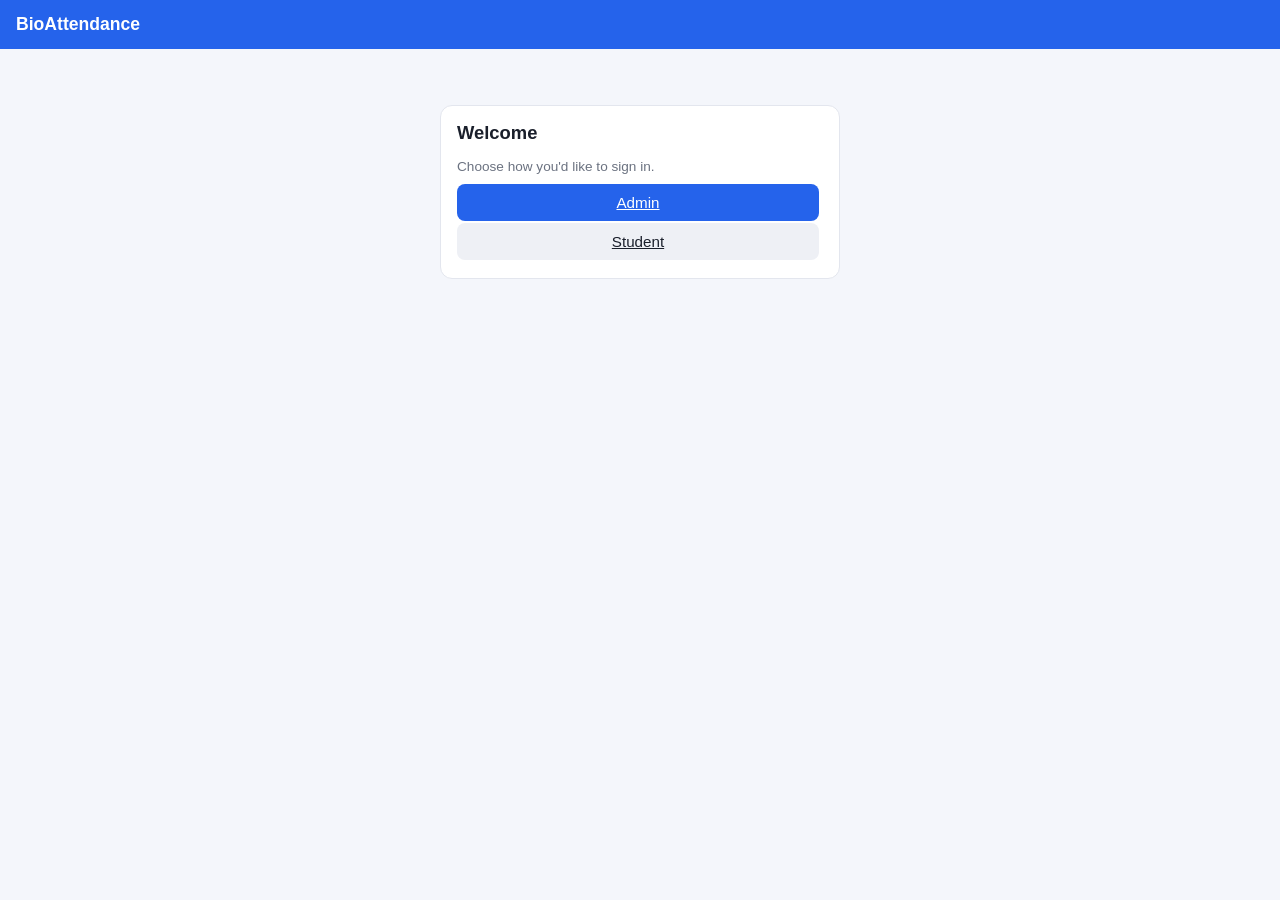
==== webapp/public/index.html @ 6c5efb47 "Add a Firebase-hosted admin/student web app with remote session and enrollment control Admins can vi" ====
<!doctype html>
<html lang="en">
<head>
<meta charset="utf-8">
<meta name="viewport" content="width=device-width, initial-scale=1, viewport-fit=cover">
<title>BioAttendance</title>
<link rel="manifest" href="manifest.json">
<link rel="icon" href="icon.svg" type="image/svg+xml">
<meta name="theme-color" content="#2563eb">
<link rel="stylesheet" href="style.css">
</head>
<body>
<header class="topbar"><h1>BioAttendance</h1></header>
<div class="page">
  <div class="card center-card">
    <h2>Welcome</h2>
    <p class="hint">Choose how you'd like to sign in.</p>
    <a class="btn btn-primary" style="display:block;text-align:center;" href="admin.html">Admin</a>
    <a class="btn btn-secondary" style="display:block;text-align:center;" href="student.html">Student</a>
  </div>
</div>
</body>
</html>
---- webapp/public/style.css ----
:root {
  --bg: #f4f6fb;
  --card: #ffffff;
  --text: #1a1f2b;
  --muted: #6b7280;
  --border: #e3e6ee;
  --primary: #2563eb;
  --primary-dark: #1d4ed8;
  --danger: #dc2626;
  --success: #16a34a;
  --warn: #d97706;
}

* { box-sizing: border-box; }

body {
  margin: 0;
  font-family: -apple-system, BlinkMacSystemFont, "Segoe UI", Roboto, sans-serif;
  background: var(--bg);
  color: var(--text);
}

.page {
  max-width: 720px;
  margin: 0 auto;
  padding: 16px;
}

header.topbar {
  display: flex;
  align-items: center;
  justify-content: space-between;
  padding: 14px 16px;
  background: var(--primary);
  color: white;
}

header.topbar h1 { font-size: 1.1rem; margin: 0; }

.card {
  background: var(--card);
  border: 1px solid var(--border);
  border-radius: 12px;
  padding: 16px;
  margin-bottom: 16px;
}

h2 { font-size: 1.15rem; margin-top: 0; }
h3 { font-size: 1rem; margin: 0 0 8px; }

.hint { color: var(--muted); font-size: 0.85rem; margin-bottom: 10px; }

label { display: block; font-size: 0.85rem; margin-bottom: 4px; color: var(--muted); }

input[type=text], input[type=email], input[type=password] {
  width: 100%;
  padding: 10px;
  border: 1px solid var(--border);
  border-radius: 8px;
  font-size: 1rem;
  margin-bottom: 12px;
}

.btn {
  display: inline-block;
  padding: 10px 16px;
  border-radius: 8px;
  border: none;
  font-size: 0.95rem;
  cursor: pointer;
  margin: 2px 4px 2px 0;
}

.btn-primary { background: var(--primary); color: white; }
.btn-primary:hover { background: var(--primary-dark); }
.btn-danger { background: var(--danger); color: white; }
.btn-secondary { background: #eef0f5; color: var(--text); }
.btn:disabled { opacity: 0.5; cursor: not-allowed; }

.tabs { display: flex; gap: 6px; margin-bottom: 14px; flex-wrap: wrap; }
.tab-btn {
  padding: 8px 14px;
  border-radius: 999px;
  border: 1px solid var(--border);
  background: var(--card);
  cursor: pointer;
  font-size: 0.9rem;
}
.tab-btn.active { background: var(--primary); color: white; border-color: var(--primary); }
.tab-panel { display: none; }
.tab-panel.active { display: block; }

table { width: 100%; border-collapse: collapse; font-size: 0.9rem; }
th, td { text-align: left; padding: 8px 6px; border-bottom: 1px solid var(--border); }
th { color: var(--muted); font-weight: 600; font-size: 0.8rem; }

.badge {
  display: inline-block;
  padding: 2px 8px;
  border-radius: 999px;
  font-size: 0.75rem;
  font-weight: 600;
}
.badge-enrolled { background: #dcfce7; color: var(--success); }
.badge-pending { background: #fef3c7; color: var(--warn); }
.badge-face { background: #e0e7ff; color: #4338ca; }
.badge-rfid { background: #fae8ff; color: #a21caf; }
.badge-fingerprint { background: #cffafe; color: #0e7490; }

.status-msg { font-size: 0.9rem; margin-top: 8px; min-height: 1.2em; }
.status-msg.error { color: var(--danger); }
.status-msg.success { color: var(--success); }
.status-msg.pending { color: var(--warn); }

.stat-row { display: flex; gap: 12px; margin-bottom: 14px; flex-wrap: wrap; }
.stat-box {
  flex: 1;
  min-width: 110px;
  background: var(--card);
  border: 1px solid var(--border);
  border-radius: 10px;
  padding: 12px;
  text-align: center;
}
.stat-box .num { font-size: 1.6rem; font-weight: 700; color: var(--primary); }
.stat-box .label { font-size: 0.78rem; color: var(--muted); }

a.link-btn { color: var(--primary); text-decoration: none; font-size: 0.85rem; }

.center-card { max-width: 400px; margin: 40px auto; }

@media (max-width: 480px) {
  .page { padding: 10px; }
  .card { padding: 12px; }
}
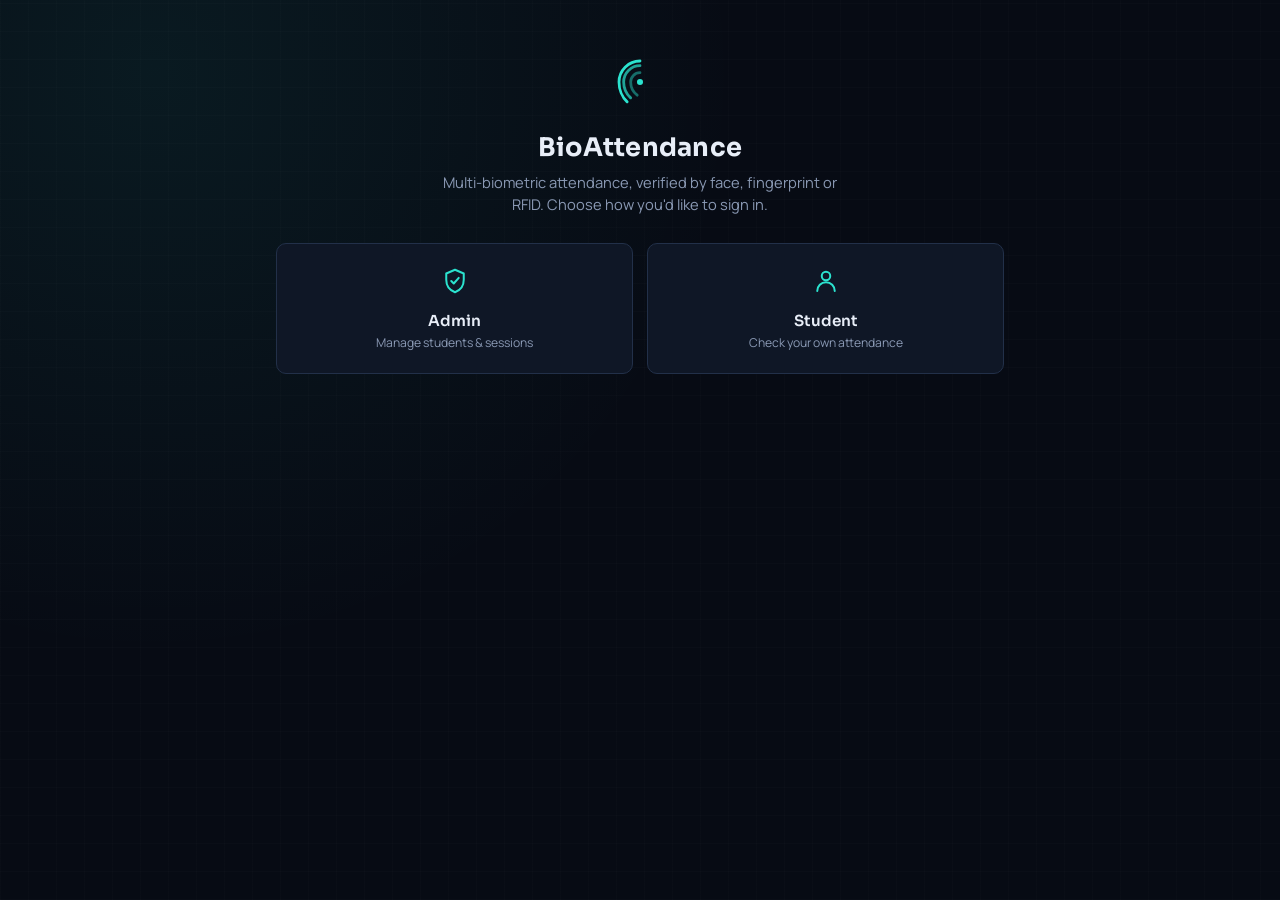
==== commit d24adcb1: "Wire up the real Firebase project and redesign the web app's visual identity Fills in the deployed b" ====
--- a/webapp/public/index.html
+++ b/webapp/public/index.html
@@ -6,17 +6,42 @@
 <title>BioAttendance</title>
 <link rel="manifest" href="manifest.json">
 <link rel="icon" href="icon.svg" type="image/svg+xml">
-<meta name="theme-color" content="#2563eb">
+<meta name="theme-color" content="#070b14">
+<link rel="preconnect" href="https://fonts.googleapis.com">
+<link rel="preconnect" href="https://fonts.gstatic.com" crossorigin>
+<link rel="stylesheet" href="https://fonts.googleapis.com/css2?family=Sora:wght@600;700&family=Manrope:wght@400;600;700&family=IBM+Plex+Mono:wght@500;600&display=swap">
 <link rel="stylesheet" href="style.css">
 </head>
 <body>
-<header class="topbar"><h1>BioAttendance</h1></header>
 <div class="page">
-  <div class="card center-card">
-    <h2>Welcome</h2>
-    <p class="hint">Choose how you'd like to sign in.</p>
-    <a class="btn btn-primary" style="display:block;text-align:center;" href="admin.html">Admin</a>
-    <a class="btn btn-secondary" style="display:block;text-align:center;" href="student.html">Student</a>
+  <div class="hero">
+    <svg class="logo-mark" viewBox="0 0 48 48" fill="none" xmlns="http://www.w3.org/2000/svg">
+      <path d="M24 6c-9.94 0-18 8.06-18 18 0 6 2.5 13 7 17" stroke="currentColor" stroke-width="2.4" stroke-linecap="round"/>
+      <path d="M24 10c-7.73 0-14 6.27-14 14 0 5.4 2.3 10.3 6 13.6" stroke="currentColor" stroke-width="2.4" stroke-linecap="round" opacity="0.7"/>
+      <path d="M24 16c-4.42 0-8 3.58-8 8 0 4.6 2.2 8.7 5.6 11.3" stroke="currentColor" stroke-width="2.4" stroke-linecap="round" opacity="0.45"/>
+      <circle cx="24" cy="24" r="2.6" fill="currentColor"/>
+    </svg>
+    <h1>BioAttendance</h1>
+    <p>Multi-biometric attendance, verified by face, fingerprint or RFID. Choose how you'd like to sign in.</p>
+  </div>
+
+  <div class="role-grid">
+    <a class="role-card" href="admin.html">
+      <svg class="role-icon" viewBox="0 0 24 24" fill="none" xmlns="http://www.w3.org/2000/svg">
+        <path d="M12 3l7 3v5c0 5-3 8.5-7 10-4-1.5-7-5-7-10V6l7-3z" stroke="currentColor" stroke-width="1.6" stroke-linejoin="round"/>
+        <path d="M9 12l2 2 4-4.5" stroke="currentColor" stroke-width="1.6" stroke-linecap="round" stroke-linejoin="round"/>
+      </svg>
+      <div class="role-title">Admin</div>
+      <div class="role-sub">Manage students &amp; sessions</div>
+    </a>
+    <a class="role-card" href="student.html">
+      <svg class="role-icon" viewBox="0 0 24 24" fill="none" xmlns="http://www.w3.org/2000/svg">
+        <circle cx="12" cy="8" r="3.4" stroke="currentColor" stroke-width="1.6"/>
+        <path d="M5 20c0-3.9 3.1-7 7-7s7 3.1 7 7" stroke="currentColor" stroke-width="1.6" stroke-linecap="round"/>
+      </svg>
+      <div class="role-title">Student</div>
+      <div class="role-sub">Check your own attendance</div>
+    </a>
   </div>
 </div>
 </body>
--- a/webapp/public/style.css
+++ b/webapp/public/style.css
@@ -1,135 +1,334 @@
+/*
+  Design: a "scanner console" rather than another light SaaS dashboard -
+  deep ink canvas, glowing teal accent (the scan/verify color), monospace
+  for IDs and timestamps, corner-bracket framing on key cards (a
+  viewfinder/scanner motif). Deliberately single-theme (dark) - fits a
+  biometric security product and keeps every surface consistent.
+*/
 :root {
-  --bg: #f4f6fb;
-  --card: #ffffff;
-  --text: #1a1f2b;
-  --muted: #6b7280;
-  --border: #e3e6ee;
-  --primary: #2563eb;
-  --primary-dark: #1d4ed8;
-  --danger: #dc2626;
-  --success: #16a34a;
-  --warn: #d97706;
+  --bg: #070b14;
+  --surface: #0f1726;
+  --surface-raised: #131f35;
+  --border: #223049;
+  --border-strong: #2d4066;
+  --text: #e8eef8;
+  --muted: #8a99b4;
+  --accent: #2be3cf;
+  --accent-dim: #19a799;
+  --accent-soft: rgba(43, 227, 207, 0.12);
+  --accent-ink: #04201c;
+  --danger: #ff5d6c;
+  --danger-soft: rgba(255, 93, 108, 0.14);
+  --success: #3ddc84;
+  --success-soft: rgba(61, 220, 132, 0.14);
+  --warn: #ffb648;
+  --warn-soft: rgba(255, 182, 72, 0.14);
+  --font-display: 'Sora', -apple-system, sans-serif;
+  --font-body: 'Manrope', -apple-system, sans-serif;
+  --font-mono: 'IBM Plex Mono', 'Courier New', monospace;
 }
 
 * { box-sizing: border-box; }
 
 body {
   margin: 0;
-  font-family: -apple-system, BlinkMacSystemFont, "Segoe UI", Roboto, sans-serif;
+  min-height: 100vh;
+  font-family: var(--font-body);
   background: var(--bg);
-  color: var(--text);
+  background-image:
+    radial-gradient(circle at 12% 8%, rgba(43, 227, 207, 0.07), transparent 42%),
+    repeating-linear-gradient(0deg, rgba(255, 255, 255, 0.025) 0px, transparent 1px, transparent 28px),
+    repeating-linear-gradient(90deg, rgba(255, 255, 255, 0.025) 0px, transparent 1px, transparent 28px);
+  color: var(--text);
+  -webkit-font-smoothing: antialiased;
 }
 
 .page {
-  max-width: 720px;
+  max-width: 760px;
   margin: 0 auto;
-  padding: 16px;
+  padding: 18px 16px 48px;
 }
 
 header.topbar {
   display: flex;
   align-items: center;
   justify-content: space-between;
-  padding: 14px 16px;
-  background: var(--primary);
-  color: white;
-}
-
-header.topbar h1 { font-size: 1.1rem; margin: 0; }
-
+  padding: 14px 18px;
+  background: rgba(10, 15, 26, 0.85);
+  backdrop-filter: blur(6px);
+  border-bottom: 1px solid var(--border);
+  position: sticky;
+  top: 0;
+  z-index: 20;
+}
+
+.brand {
+  display: flex;
+  align-items: center;
+  gap: 10px;
+  margin: 0;
+  font-family: var(--font-display);
+  font-size: 1rem;
+  font-weight: 600;
+  letter-spacing: 0.02em;
+  color: var(--text);
+}
+
+.brand-mark {
+  width: 26px;
+  height: 26px;
+  flex-shrink: 0;
+  color: var(--accent);
+}
+
+header.topbar a, header.topbar .topbar-actions a {
+  color: var(--muted);
+  text-decoration: none;
+  font-size: 0.82rem;
+  font-family: var(--font-mono);
+  letter-spacing: 0.02em;
+}
+header.topbar a:hover { color: var(--accent); }
+
+.topbar-actions { display: flex; align-items: center; gap: 14px; }
+
+/* --------------------------------------------------------------- surfaces */
 .card {
-  background: var(--card);
+  background: var(--surface);
   border: 1px solid var(--border);
-  border-radius: 12px;
-  padding: 16px;
-  margin-bottom: 16px;
-}
-
-h2 { font-size: 1.15rem; margin-top: 0; }
-h3 { font-size: 1rem; margin: 0 0 8px; }
-
-.hint { color: var(--muted); font-size: 0.85rem; margin-bottom: 10px; }
-
-label { display: block; font-size: 0.85rem; margin-bottom: 4px; color: var(--muted); }
+  border-radius: 10px;
+  padding: 20px;
+  margin-bottom: 18px;
+  position: relative;
+}
+
+/* Scanner-viewfinder corner brackets - used on the cards that matter
+   (sign-in, lookup), not decoration spammed everywhere. */
+.scan-frame { position: relative; }
+.scan-frame::before, .scan-frame::after,
+.scan-frame > .corner-tl, .scan-frame > .corner-br {
+  content: "";
+  position: absolute;
+  width: 18px;
+  height: 18px;
+  border: 2px solid var(--accent);
+  opacity: 0.8;
+}
+.scan-frame::before { top: -1px; left: -1px; border-right: none; border-bottom: none; }
+.scan-frame::after { bottom: -1px; right: -1px; border-left: none; border-top: none; }
+
+h2 {
+  font-family: var(--font-display);
+  font-size: 1.2rem;
+  font-weight: 600;
+  margin: 0 0 4px;
+  letter-spacing: 0.01em;
+}
+h3 {
+  font-family: var(--font-display);
+  font-size: 0.95rem;
+  font-weight: 600;
+  margin: 0 0 8px;
+  color: var(--text);
+}
+
+.hint { color: var(--muted); font-size: 0.84rem; margin-bottom: 14px; line-height: 1.5; }
+
+label {
+  display: block;
+  font-size: 0.72rem;
+  margin-bottom: 5px;
+  color: var(--muted);
+  font-family: var(--font-mono);
+  text-transform: uppercase;
+  letter-spacing: 0.08em;
+}
 
 input[type=text], input[type=email], input[type=password] {
   width: 100%;
-  padding: 10px;
+  padding: 11px 12px;
+  background: var(--bg);
   border: 1px solid var(--border);
-  border-radius: 8px;
+  border-radius: 7px;
+  color: var(--text);
   font-size: 1rem;
-  margin-bottom: 12px;
-}
-
+  font-family: var(--font-body);
+  margin-bottom: 14px;
+  transition: border-color 0.15s;
+}
+input[type=text]:focus, input[type=email]:focus, input[type=password]:focus {
+  outline: none;
+  border-color: var(--accent);
+}
+
+/* ---------------------------------------------------------------- buttons */
 .btn {
   display: inline-block;
-  padding: 10px 16px;
-  border-radius: 8px;
+  padding: 10px 18px;
+  border-radius: 7px;
+  border: 1px solid transparent;
+  font-size: 0.86rem;
+  font-weight: 600;
+  font-family: var(--font-body);
+  letter-spacing: 0.01em;
+  cursor: pointer;
+  margin: 2px 6px 2px 0;
+  transition: all 0.15s;
+}
+
+.btn-primary { background: var(--accent); color: var(--accent-ink); }
+.btn-primary:hover { background: var(--accent-dim); }
+.btn-danger { background: transparent; color: var(--danger); border-color: rgba(255, 93, 108, 0.4); }
+.btn-danger:hover { background: var(--danger-soft); }
+.btn-secondary { background: transparent; color: var(--text); border-color: var(--border-strong); }
+.btn-secondary:hover { border-color: var(--accent); color: var(--accent); }
+.btn:disabled { opacity: 0.4; cursor: not-allowed; }
+
+/* ------------------------------------------------------------------- tabs */
+.tabs {
+  display: flex;
+  gap: 4px;
+  margin-bottom: 18px;
+  flex-wrap: wrap;
+  border-bottom: 1px solid var(--border);
+}
+.tab-btn {
+  padding: 10px 6px;
+  margin-right: 18px;
   border: none;
-  font-size: 0.95rem;
+  border-bottom: 2px solid transparent;
+  background: transparent;
+  color: var(--muted);
   cursor: pointer;
-  margin: 2px 4px 2px 0;
-}
-
-.btn-primary { background: var(--primary); color: white; }
-.btn-primary:hover { background: var(--primary-dark); }
-.btn-danger { background: var(--danger); color: white; }
-.btn-secondary { background: #eef0f5; color: var(--text); }
-.btn:disabled { opacity: 0.5; cursor: not-allowed; }
-
-.tabs { display: flex; gap: 6px; margin-bottom: 14px; flex-wrap: wrap; }
-.tab-btn {
-  padding: 8px 14px;
-  border-radius: 999px;
-  border: 1px solid var(--border);
-  background: var(--card);
-  cursor: pointer;
-  font-size: 0.9rem;
-}
-.tab-btn.active { background: var(--primary); color: white; border-color: var(--primary); }
+  font-size: 0.88rem;
+  font-family: var(--font-display);
+  font-weight: 600;
+}
+.tab-btn.active { color: var(--accent); border-bottom-color: var(--accent); }
 .tab-panel { display: none; }
 .tab-panel.active { display: block; }
 
-table { width: 100%; border-collapse: collapse; font-size: 0.9rem; }
-th, td { text-align: left; padding: 8px 6px; border-bottom: 1px solid var(--border); }
-th { color: var(--muted); font-weight: 600; font-size: 0.8rem; }
-
+/* ------------------------------------------------------------------ tables */
+table { width: 100%; border-collapse: collapse; font-size: 0.87rem; }
+th, td { text-align: left; padding: 10px 8px; border-bottom: 1px solid var(--border); }
+th {
+  color: var(--muted);
+  font-weight: 600;
+  font-size: 0.7rem;
+  font-family: var(--font-mono);
+  text-transform: uppercase;
+  letter-spacing: 0.06em;
+}
+tbody tr:hover { background: rgba(255, 255, 255, 0.02); }
+td:first-child, th:first-child { font-family: var(--font-mono); }
+
+/* ------------------------------------------------------------------ badges */
 .badge {
   display: inline-block;
-  padding: 2px 8px;
-  border-radius: 999px;
-  font-size: 0.75rem;
-  font-weight: 600;
-}
-.badge-enrolled { background: #dcfce7; color: var(--success); }
-.badge-pending { background: #fef3c7; color: var(--warn); }
-.badge-face { background: #e0e7ff; color: #4338ca; }
-.badge-rfid { background: #fae8ff; color: #a21caf; }
-.badge-fingerprint { background: #cffafe; color: #0e7490; }
-
-.status-msg { font-size: 0.9rem; margin-top: 8px; min-height: 1.2em; }
+  padding: 3px 9px;
+  border-radius: 5px;
+  font-size: 0.68rem;
+  font-weight: 700;
+  font-family: var(--font-mono);
+  text-transform: uppercase;
+  letter-spacing: 0.04em;
+}
+.badge-enrolled { background: var(--success-soft); color: var(--success); }
+.badge-pending { background: var(--warn-soft); color: var(--warn); }
+.badge-face { background: var(--accent-soft); color: var(--accent); }
+.badge-rfid { background: rgba(192, 132, 252, 0.14); color: #c084fc; }
+.badge-fingerprint { background: rgba(96, 165, 250, 0.14); color: #60a5fa; }
+
+/* -------------------------------------------------------------- status/stat */
+.status-msg { font-size: 0.86rem; margin-top: 10px; min-height: 1.2em; font-family: var(--font-mono); }
 .status-msg.error { color: var(--danger); }
 .status-msg.success { color: var(--success); }
 .status-msg.pending { color: var(--warn); }
 
-.stat-row { display: flex; gap: 12px; margin-bottom: 14px; flex-wrap: wrap; }
+.stat-row { display: flex; gap: 12px; margin-bottom: 18px; flex-wrap: wrap; }
 .stat-box {
   flex: 1;
-  min-width: 110px;
-  background: var(--card);
+  min-width: 120px;
+  background: var(--surface-raised);
+  border: 1px solid var(--border);
+  border-radius: 8px;
+  padding: 16px 14px;
+  text-align: center;
+}
+.stat-box .num {
+  font-family: var(--font-display);
+  font-size: 2rem;
+  font-weight: 700;
+  color: var(--accent);
+  font-variant-numeric: tabular-nums;
+  line-height: 1;
+}
+.stat-box .label {
+  font-size: 0.68rem;
+  color: var(--muted);
+  font-family: var(--font-mono);
+  text-transform: uppercase;
+  letter-spacing: 0.06em;
+  margin-top: 6px;
+}
+
+a.link-btn { color: var(--accent); text-decoration: none; font-size: 0.85rem; }
+
+.center-card { max-width: 420px; margin: 56px auto 0; }
+
+/* ------------------------------------------------------------------- hero */
+.hero {
+  text-align: center;
+  padding: 36px 8px 28px;
+}
+.hero .logo-mark {
+  width: 56px;
+  height: 56px;
+  color: var(--accent);
+  margin: 0 auto 16px;
+}
+.hero h1 {
+  font-family: var(--font-display);
+  font-size: 1.6rem;
+  font-weight: 700;
+  margin: 0 0 8px;
+  letter-spacing: 0.01em;
+}
+.hero p {
+  color: var(--muted);
+  font-size: 0.92rem;
+  max-width: 420px;
+  margin: 0 auto;
+  line-height: 1.5;
+}
+
+.role-grid {
+  display: grid;
+  grid-template-columns: 1fr 1fr;
+  gap: 14px;
+}
+.role-card {
+  display: block;
+  text-decoration: none;
+  background: var(--surface);
   border: 1px solid var(--border);
   border-radius: 10px;
-  padding: 12px;
+  padding: 22px 16px;
   text-align: center;
-}
-.stat-box .num { font-size: 1.6rem; font-weight: 700; color: var(--primary); }
-.stat-box .label { font-size: 0.78rem; color: var(--muted); }
-
-a.link-btn { color: var(--primary); text-decoration: none; font-size: 0.85rem; }
-
-.center-card { max-width: 400px; margin: 40px auto; }
+  transition: border-color 0.15s, transform 0.15s;
+}
+.role-card:hover { border-color: var(--accent); transform: translateY(-2px); }
+.role-card .role-icon { width: 30px; height: 30px; color: var(--accent); margin: 0 auto 10px; }
+.role-card .role-title {
+  font-family: var(--font-display);
+  font-weight: 600;
+  font-size: 0.95rem;
+  color: var(--text);
+}
+.role-card .role-sub { color: var(--muted); font-size: 0.76rem; margin-top: 4px; }
 
 @media (max-width: 480px) {
-  .page { padding: 10px; }
-  .card { padding: 12px; }
-}
+  .page { padding: 14px 12px 40px; }
+  .card { padding: 16px; }
+  .role-grid { grid-template-columns: 1fr; }
+}
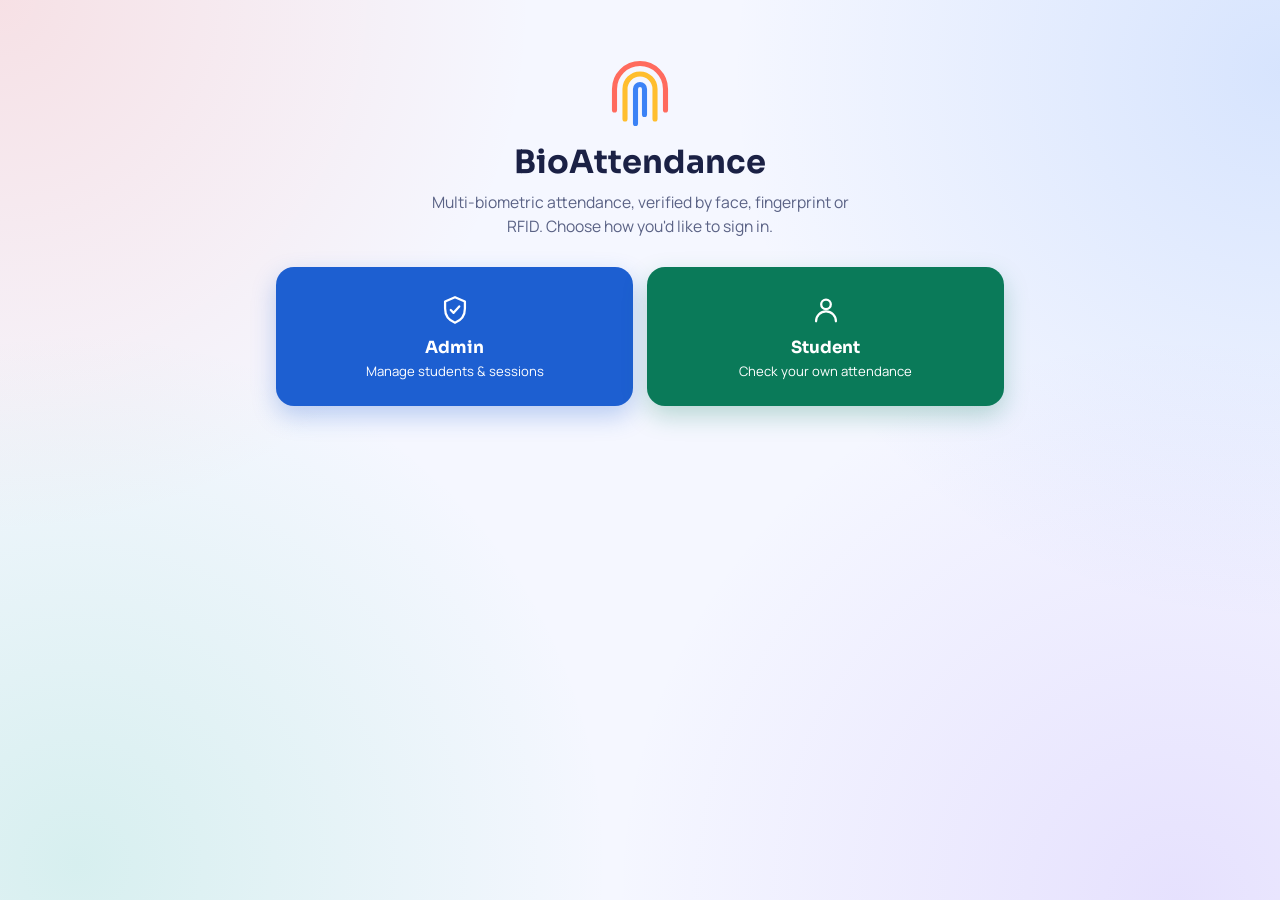
==== commit 4d775cdc: "Switch the web app to a light, colourful theme The dark theme read as a security console; this is me" ====
--- a/webapp/public/index.html
+++ b/webapp/public/index.html
@@ -6,7 +6,7 @@
 <title>BioAttendance</title>
 <link rel="manifest" href="manifest.json">
 <link rel="icon" href="icon.svg" type="image/svg+xml">
-<meta name="theme-color" content="#070b14">
+<meta name="theme-color" content="#ffffff">
 <link rel="preconnect" href="https://fonts.googleapis.com">
 <link rel="preconnect" href="https://fonts.gstatic.com" crossorigin>
 <link rel="stylesheet" href="https://fonts.googleapis.com/css2?family=Sora:wght@600;700&family=Manrope:wght@400;600;700&family=IBM+Plex+Mono:wght@500;600&display=swap">
@@ -16,10 +16,9 @@
 <div class="page">
   <div class="hero">
     <svg class="logo-mark" viewBox="0 0 48 48" fill="none" xmlns="http://www.w3.org/2000/svg">
-      <path d="M24 6c-9.94 0-18 8.06-18 18 0 6 2.5 13 7 17" stroke="currentColor" stroke-width="2.4" stroke-linecap="round"/>
-      <path d="M24 10c-7.73 0-14 6.27-14 14 0 5.4 2.3 10.3 6 13.6" stroke="currentColor" stroke-width="2.4" stroke-linecap="round" opacity="0.7"/>
-      <path d="M24 16c-4.42 0-8 3.58-8 8 0 4.6 2.2 8.7 5.6 11.3" stroke="currentColor" stroke-width="2.4" stroke-linecap="round" opacity="0.45"/>
-      <circle cx="24" cy="24" r="2.6" fill="currentColor"/>
+      <path d="M7 36V22a17 17 0 0 1 34 0v14" stroke="currentColor" stroke-width="3.4" stroke-linecap="round"/>
+      <path d="M14 42V22a10 10 0 0 1 20 0v20" stroke="currentColor" stroke-width="3.4" stroke-linecap="round"/>
+      <path d="M21 45V22a3 3 0 0 1 6 0v17" stroke="currentColor" stroke-width="3.4" stroke-linecap="round"/>
     </svg>
     <h1>BioAttendance</h1>
     <p>Multi-biometric attendance, verified by face, fingerprint or RFID. Choose how you'd like to sign in.</p>
--- a/webapp/public/style.css
+++ b/webapp/public/style.css
@@ -1,28 +1,37 @@
 /*
-  Design: a "scanner console" rather than another light SaaS dashboard -
-  deep ink canvas, glowing teal accent (the scan/verify color), monospace
-  for IDs and timestamps, corner-bracket framing on key cards (a
-  viewfinder/scanner motif). Deliberately single-theme (dark) - fits a
-  biometric security product and keeps every surface consistent.
+  Light, colourful theme. Colour carries meaning: each role, admin tab and
+  check-in method has its own hue. Text on filled colours uses the darker
+  -deep shades so it stays readable.
 */
 :root {
-  --bg: #070b14;
-  --surface: #0f1726;
-  --surface-raised: #131f35;
-  --border: #223049;
-  --border-strong: #2d4066;
-  --text: #e8eef8;
-  --muted: #8a99b4;
-  --accent: #2be3cf;
-  --accent-dim: #19a799;
-  --accent-soft: rgba(43, 227, 207, 0.12);
-  --accent-ink: #04201c;
-  --danger: #ff5d6c;
-  --danger-soft: rgba(255, 93, 108, 0.14);
-  --success: #3ddc84;
-  --success-soft: rgba(61, 220, 132, 0.14);
-  --warn: #ffb648;
-  --warn-soft: rgba(255, 182, 72, 0.14);
+  --bg: #f5f7ff;
+  --surface: #ffffff;
+  --surface-tint: #f8f9ff;
+  --border: #e1e6f5;
+  --border-strong: #c9d2ec;
+  --text: #1b2145;
+  --muted: #5a6285;
+
+  --coral: #ff6b5e;
+  --coral-deep: #c93a2e;
+  --coral-soft: #ffe9e6;
+  --sun: #ffbe2e;
+  --sun-deep: #8f5a00;
+  --sun-soft: #fff3d1;
+  --green: #1fbf8f;
+  --green-deep: #0a7a59;
+  --green-soft: #dcf8ee;
+  --blue: #3b82f6;
+  --blue-deep: #1d5fd1;
+  --blue-soft: #e3eeff;
+  --violet: #8b5cf6;
+  --violet-deep: #6a35dc;
+  --violet-soft: #efe8ff;
+  --pink: #ec4899;
+  --pink-deep: #b81f6e;
+  --pink-soft: #fde6f2;
+
+  --rainbow: linear-gradient(90deg, var(--coral), var(--sun), var(--green), var(--blue), var(--violet), var(--pink));
   --font-display: 'Sora', -apple-system, sans-serif;
   --font-body: 'Manrope', -apple-system, sans-serif;
   --font-mono: 'IBM Plex Mono', 'Courier New', monospace;
@@ -34,32 +43,44 @@
   margin: 0;
   min-height: 100vh;
   font-family: var(--font-body);
-  background: var(--bg);
+  color: var(--text);
+  background-color: var(--bg);
   background-image:
-    radial-gradient(circle at 12% 8%, rgba(43, 227, 207, 0.07), transparent 42%),
-    repeating-linear-gradient(0deg, rgba(255, 255, 255, 0.025) 0px, transparent 1px, transparent 28px),
-    repeating-linear-gradient(90deg, rgba(255, 255, 255, 0.025) 0px, transparent 1px, transparent 28px);
-  color: var(--text);
+    radial-gradient(circle at 0% 0%, rgba(255, 107, 94, 0.16), transparent 34%),
+    radial-gradient(circle at 100% 8%, rgba(59, 130, 246, 0.16), transparent 36%),
+    radial-gradient(circle at 92% 100%, rgba(139, 92, 246, 0.14), transparent 38%),
+    radial-gradient(circle at 6% 96%, rgba(31, 191, 143, 0.14), transparent 36%);
+  background-attachment: fixed;
   -webkit-font-smoothing: antialiased;
 }
 
 .page {
   max-width: 760px;
   margin: 0 auto;
-  padding: 18px 16px 48px;
+  padding: 20px 16px 48px;
 }
 
 header.topbar {
   display: flex;
   align-items: center;
   justify-content: space-between;
-  padding: 14px 18px;
-  background: rgba(10, 15, 26, 0.85);
-  backdrop-filter: blur(6px);
+  gap: 12px;
+  padding: 12px 18px;
+  padding-top: calc(12px + env(safe-area-inset-top, 0px));
+  background: var(--surface);
   border-bottom: 1px solid var(--border);
   position: sticky;
   top: 0;
   z-index: 20;
+}
+header.topbar::after {
+  content: "";
+  position: absolute;
+  left: 0;
+  right: 0;
+  bottom: -3px;
+  height: 3px;
+  background: var(--rainbow);
 }
 
 .brand {
@@ -69,266 +90,246 @@
   margin: 0;
   font-family: var(--font-display);
   font-size: 1rem;
-  font-weight: 600;
-  letter-spacing: 0.02em;
+  font-weight: 700;
   color: var(--text);
 }
-
-.brand-mark {
-  width: 26px;
-  height: 26px;
-  flex-shrink: 0;
-  color: var(--accent);
-}
-
-header.topbar a, header.topbar .topbar-actions a {
-  color: var(--muted);
+.brand-mark { width: 28px; height: 28px; flex-shrink: 0; color: var(--violet); }
+.brand-mark path:nth-of-type(1) { stroke: var(--coral); }
+.brand-mark path:nth-of-type(2) { stroke: var(--sun); }
+.brand-mark path:nth-of-type(3) { stroke: var(--blue); }
+
+header.topbar a {
+  color: var(--blue-deep);
   text-decoration: none;
-  font-size: 0.82rem;
-  font-family: var(--font-mono);
-  letter-spacing: 0.02em;
-}
-header.topbar a:hover { color: var(--accent); }
-
+  font-size: 0.85rem;
+  font-weight: 700;
+}
+header.topbar a:hover { text-decoration: underline; }
 .topbar-actions { display: flex; align-items: center; gap: 14px; }
 
 /* --------------------------------------------------------------- surfaces */
 .card {
+  position: relative;
   background: var(--surface);
   border: 1px solid var(--border);
-  border-radius: 10px;
+  border-radius: 16px;
   padding: 20px;
   margin-bottom: 18px;
-  position: relative;
-}
-
-/* Scanner-viewfinder corner brackets - used on the cards that matter
-   (sign-in, lookup), not decoration spammed everywhere. */
-.scan-frame { position: relative; }
-.scan-frame::before, .scan-frame::after,
-.scan-frame > .corner-tl, .scan-frame > .corner-br {
+  box-shadow: 0 6px 20px rgba(59, 72, 140, 0.08);
+}
+
+/* The two entry cards (sign-in, student lookup) get the rainbow edge. */
+.scan-frame { overflow: hidden; padding-top: 26px; }
+.scan-frame::before {
   content: "";
   position: absolute;
-  width: 18px;
-  height: 18px;
-  border: 2px solid var(--accent);
-  opacity: 0.8;
-}
-.scan-frame::before { top: -1px; left: -1px; border-right: none; border-bottom: none; }
-.scan-frame::after { bottom: -1px; right: -1px; border-left: none; border-top: none; }
+  top: 0;
+  left: 0;
+  right: 0;
+  height: 6px;
+  background: var(--rainbow);
+}
+
+/* Each admin section keeps its tab's colour. */
+#tab-students .card { border-top: 4px solid var(--blue); }
+#tab-add .card { border-top: 4px solid var(--green); }
+#tab-session .card { border-top: 4px solid var(--coral); }
+#tab-history .card { border-top: 4px solid var(--violet); }
 
 h2 {
   font-family: var(--font-display);
-  font-size: 1.2rem;
-  font-weight: 600;
-  margin: 0 0 4px;
-  letter-spacing: 0.01em;
+  font-size: 1.25rem;
+  font-weight: 700;
+  margin: 0 0 6px;
+  text-wrap: balance;
 }
 h3 {
   font-family: var(--font-display);
-  font-size: 0.95rem;
+  font-size: 0.98rem;
   font-weight: 600;
   margin: 0 0 8px;
-  color: var(--text);
-}
-
-.hint { color: var(--muted); font-size: 0.84rem; margin-bottom: 14px; line-height: 1.5; }
+}
+
+.hint { color: var(--muted); font-size: 0.88rem; margin-bottom: 14px; line-height: 1.55; }
 
 label {
   display: block;
-  font-size: 0.72rem;
+  font-size: 0.82rem;
+  font-weight: 700;
   margin-bottom: 5px;
-  color: var(--muted);
-  font-family: var(--font-mono);
-  text-transform: uppercase;
-  letter-spacing: 0.08em;
+  color: var(--text);
 }
 
 input[type=text], input[type=email], input[type=password] {
   width: 100%;
   padding: 11px 12px;
-  background: var(--bg);
-  border: 1px solid var(--border);
-  border-radius: 7px;
+  background: var(--surface-tint);
+  border: 2px solid var(--border);
+  border-radius: 10px;
   color: var(--text);
   font-size: 1rem;
   font-family: var(--font-body);
   margin-bottom: 14px;
-  transition: border-color 0.15s;
+  transition: border-color 0.15s, background 0.15s;
 }
 input[type=text]:focus, input[type=email]:focus, input[type=password]:focus {
   outline: none;
-  border-color: var(--accent);
+  border-color: var(--blue);
+  background: var(--surface);
 }
 
 /* ---------------------------------------------------------------- buttons */
 .btn {
   display: inline-block;
   padding: 10px 18px;
-  border-radius: 7px;
-  border: 1px solid transparent;
-  font-size: 0.86rem;
-  font-weight: 600;
+  border-radius: 10px;
+  border: 2px solid transparent;
+  font-size: 0.88rem;
+  font-weight: 700;
   font-family: var(--font-body);
-  letter-spacing: 0.01em;
   cursor: pointer;
   margin: 2px 6px 2px 0;
-  transition: all 0.15s;
-}
-
-.btn-primary { background: var(--accent); color: var(--accent-ink); }
-.btn-primary:hover { background: var(--accent-dim); }
-.btn-danger { background: transparent; color: var(--danger); border-color: rgba(255, 93, 108, 0.4); }
-.btn-danger:hover { background: var(--danger-soft); }
-.btn-secondary { background: transparent; color: var(--text); border-color: var(--border-strong); }
-.btn-secondary:hover { border-color: var(--accent); color: var(--accent); }
-.btn:disabled { opacity: 0.4; cursor: not-allowed; }
+  transition: background 0.15s, border-color 0.15s, color 0.15s, transform 0.15s;
+}
+.btn:hover:not(:disabled) { transform: translateY(-1px); }
+.btn:focus-visible, .tab-btn:focus-visible, .role-card:focus-visible {
+  outline: 3px solid var(--sun);
+  outline-offset: 2px;
+}
+
+.btn-primary { background: var(--blue-deep); color: #ffffff; }
+.btn-primary:hover:not(:disabled) { background: var(--violet-deep); }
+.btn-danger { background: var(--coral-soft); color: var(--coral-deep); }
+.btn-danger:hover:not(:disabled) { background: var(--coral-deep); color: #ffffff; }
+.btn-secondary { background: var(--blue-soft); color: var(--blue-deep); }
+.btn-secondary:hover:not(:disabled) { border-color: var(--blue-deep); }
+.btn:disabled { opacity: 0.45; cursor: not-allowed; }
 
 /* ------------------------------------------------------------------- tabs */
-.tabs {
-  display: flex;
-  gap: 4px;
-  margin-bottom: 18px;
-  flex-wrap: wrap;
-  border-bottom: 1px solid var(--border);
-}
+.tabs { display: flex; gap: 8px; margin-bottom: 18px; flex-wrap: wrap; }
 .tab-btn {
-  padding: 10px 6px;
-  margin-right: 18px;
-  border: none;
-  border-bottom: 2px solid transparent;
-  background: transparent;
-  color: var(--muted);
+  --tab: var(--blue-deep);
+  --tab-soft: var(--blue-soft);
+  padding: 9px 16px;
+  border: 2px solid transparent;
+  border-radius: 999px;
+  background: var(--tab-soft);
+  color: var(--tab);
   cursor: pointer;
   font-size: 0.88rem;
   font-family: var(--font-display);
   font-weight: 600;
-}
-.tab-btn.active { color: var(--accent); border-bottom-color: var(--accent); }
+  transition: background 0.15s, color 0.15s;
+}
+.tab-btn:nth-child(2) { --tab: var(--green-deep); --tab-soft: var(--green-soft); }
+.tab-btn:nth-child(3) { --tab: var(--coral-deep); --tab-soft: var(--coral-soft); }
+.tab-btn:nth-child(4) { --tab: var(--violet-deep); --tab-soft: var(--violet-soft); }
+.tab-btn:hover { border-color: var(--tab); }
+.tab-btn.active { background: var(--tab); color: #ffffff; }
 .tab-panel { display: none; }
 .tab-panel.active { display: block; }
 
 /* ------------------------------------------------------------------ tables */
-table { width: 100%; border-collapse: collapse; font-size: 0.87rem; }
+.card:has(table) { overflow-x: auto; }
+table { width: 100%; border-collapse: collapse; font-size: 0.9rem; }
 th, td { text-align: left; padding: 10px 8px; border-bottom: 1px solid var(--border); }
-th {
-  color: var(--muted);
-  font-weight: 600;
-  font-size: 0.7rem;
-  font-family: var(--font-mono);
-  text-transform: uppercase;
-  letter-spacing: 0.06em;
-}
-tbody tr:hover { background: rgba(255, 255, 255, 0.02); }
-td:first-child, th:first-child { font-family: var(--font-mono); }
+th { color: var(--muted); font-weight: 700; font-size: 0.76rem; }
+tbody tr:hover { background: var(--surface-tint); }
+tbody tr:last-child td { border-bottom: none; }
+td:first-child { font-family: var(--font-mono); font-variant-numeric: tabular-nums; }
 
 /* ------------------------------------------------------------------ badges */
 .badge {
   display: inline-block;
-  padding: 3px 9px;
-  border-radius: 5px;
-  font-size: 0.68rem;
-  font-weight: 700;
-  font-family: var(--font-mono);
-  text-transform: uppercase;
-  letter-spacing: 0.04em;
-}
-.badge-enrolled { background: var(--success-soft); color: var(--success); }
-.badge-pending { background: var(--warn-soft); color: var(--warn); }
-.badge-face { background: var(--accent-soft); color: var(--accent); }
-.badge-rfid { background: rgba(192, 132, 252, 0.14); color: #c084fc; }
-.badge-fingerprint { background: rgba(96, 165, 250, 0.14); color: #60a5fa; }
+  padding: 3px 10px;
+  border-radius: 999px;
+  font-size: 0.74rem;
+  font-weight: 700;
+}
+.badge-enrolled { background: var(--green-soft); color: var(--green-deep); }
+.badge-pending { background: var(--sun-soft); color: var(--sun-deep); }
+.badge-face { background: var(--violet-soft); color: var(--violet-deep); }
+.badge-rfid { background: var(--pink-soft); color: var(--pink-deep); }
+.badge-fingerprint { background: var(--blue-soft); color: var(--blue-deep); }
 
 /* -------------------------------------------------------------- status/stat */
-.status-msg { font-size: 0.86rem; margin-top: 10px; min-height: 1.2em; font-family: var(--font-mono); }
-.status-msg.error { color: var(--danger); }
-.status-msg.success { color: var(--success); }
-.status-msg.pending { color: var(--warn); }
+.status-msg { font-size: 0.88rem; font-weight: 600; margin-top: 10px; min-height: 1.2em; }
+.status-msg.error { color: var(--coral-deep); }
+.status-msg.success { color: var(--green-deep); }
+.status-msg.pending { color: var(--sun-deep); }
 
 .stat-row { display: flex; gap: 12px; margin-bottom: 18px; flex-wrap: wrap; }
 .stat-box {
   flex: 1;
   min-width: 120px;
-  background: var(--surface-raised);
-  border: 1px solid var(--border);
-  border-radius: 8px;
+  background: var(--violet-soft);
+  border-radius: 14px;
   padding: 16px 14px;
   text-align: center;
 }
 .stat-box .num {
   font-family: var(--font-display);
-  font-size: 2rem;
-  font-weight: 700;
-  color: var(--accent);
+  font-size: 2.2rem;
+  font-weight: 700;
+  color: var(--violet-deep);
   font-variant-numeric: tabular-nums;
   line-height: 1;
 }
-.stat-box .label {
-  font-size: 0.68rem;
-  color: var(--muted);
-  font-family: var(--font-mono);
-  text-transform: uppercase;
-  letter-spacing: 0.06em;
-  margin-top: 6px;
-}
-
-a.link-btn { color: var(--accent); text-decoration: none; font-size: 0.85rem; }
-
-.center-card { max-width: 420px; margin: 56px auto 0; }
+.stat-box .label { font-size: 0.78rem; font-weight: 700; color: var(--text); margin-top: 6px; }
+
+a.link-btn { color: var(--blue-deep); text-decoration: none; font-size: 0.85rem; }
+
+.center-card { max-width: 420px; margin: 48px auto 0; }
 
 /* ------------------------------------------------------------------- hero */
-.hero {
-  text-align: center;
-  padding: 36px 8px 28px;
-}
-.hero .logo-mark {
-  width: 56px;
-  height: 56px;
-  color: var(--accent);
-  margin: 0 auto 16px;
-}
+.hero { text-align: center; padding: 36px 8px 28px; }
+.hero .logo-mark { width: 72px; height: 72px; margin: 0 auto 14px; display: block; color: var(--violet); }
+.hero .logo-mark path:nth-of-type(1) { stroke: var(--coral); }
+.hero .logo-mark path:nth-of-type(2) { stroke: var(--sun); }
+.hero .logo-mark path:nth-of-type(3) { stroke: var(--blue); }
 .hero h1 {
   font-family: var(--font-display);
-  font-size: 1.6rem;
+  font-size: 2rem;
   font-weight: 700;
   margin: 0 0 8px;
-  letter-spacing: 0.01em;
 }
 .hero p {
   color: var(--muted);
-  font-size: 0.92rem;
-  max-width: 420px;
+  font-size: 0.98rem;
+  max-width: 440px;
   margin: 0 auto;
-  line-height: 1.5;
-}
-
-.role-grid {
-  display: grid;
-  grid-template-columns: 1fr 1fr;
-  gap: 14px;
-}
+  line-height: 1.55;
+}
+
+.role-grid { display: grid; grid-template-columns: 1fr 1fr; gap: 14px; }
 .role-card {
   display: block;
   text-decoration: none;
-  background: var(--surface);
-  border: 1px solid var(--border);
-  border-radius: 10px;
-  padding: 22px 16px;
+  border-radius: 18px;
+  padding: 26px 16px;
   text-align: center;
-  transition: border-color 0.15s, transform 0.15s;
-}
-.role-card:hover { border-color: var(--accent); transform: translateY(-2px); }
-.role-card .role-icon { width: 30px; height: 30px; color: var(--accent); margin: 0 auto 10px; }
-.role-card .role-title {
-  font-family: var(--font-display);
-  font-weight: 600;
-  font-size: 0.95rem;
-  color: var(--text);
-}
-.role-card .role-sub { color: var(--muted); font-size: 0.76rem; margin-top: 4px; }
+  background: var(--blue-deep);
+  box-shadow: 0 10px 24px rgba(29, 95, 209, 0.28);
+  transition: transform 0.15s;
+}
+.role-card:nth-child(2) {
+  background: var(--green-deep);
+  box-shadow: 0 10px 24px rgba(10, 122, 89, 0.26);
+}
+.role-card:hover { transform: translateY(-3px); }
+.role-card .role-icon { width: 34px; height: 34px; color: #ffffff; margin: 0 auto 10px; display: block; }
+.role-card .role-title { font-family: var(--font-display); font-weight: 700; font-size: 1.05rem; color: #ffffff; }
+.role-card .role-sub { color: #ffffff; font-size: 0.82rem; margin-top: 4px; }
 
 @media (max-width: 480px) {
   .page { padding: 14px 12px 40px; }
   .card { padding: 16px; }
+  .scan-frame { padding-top: 22px; }
   .role-grid { grid-template-columns: 1fr; }
-}
+  .hero h1 { font-size: 1.7rem; }
+}
+
+@media (prefers-reduced-motion: reduce) {
+  * { transition: none !important; }
+  .btn:hover:not(:disabled), .role-card:hover { transform: none; }
+}
